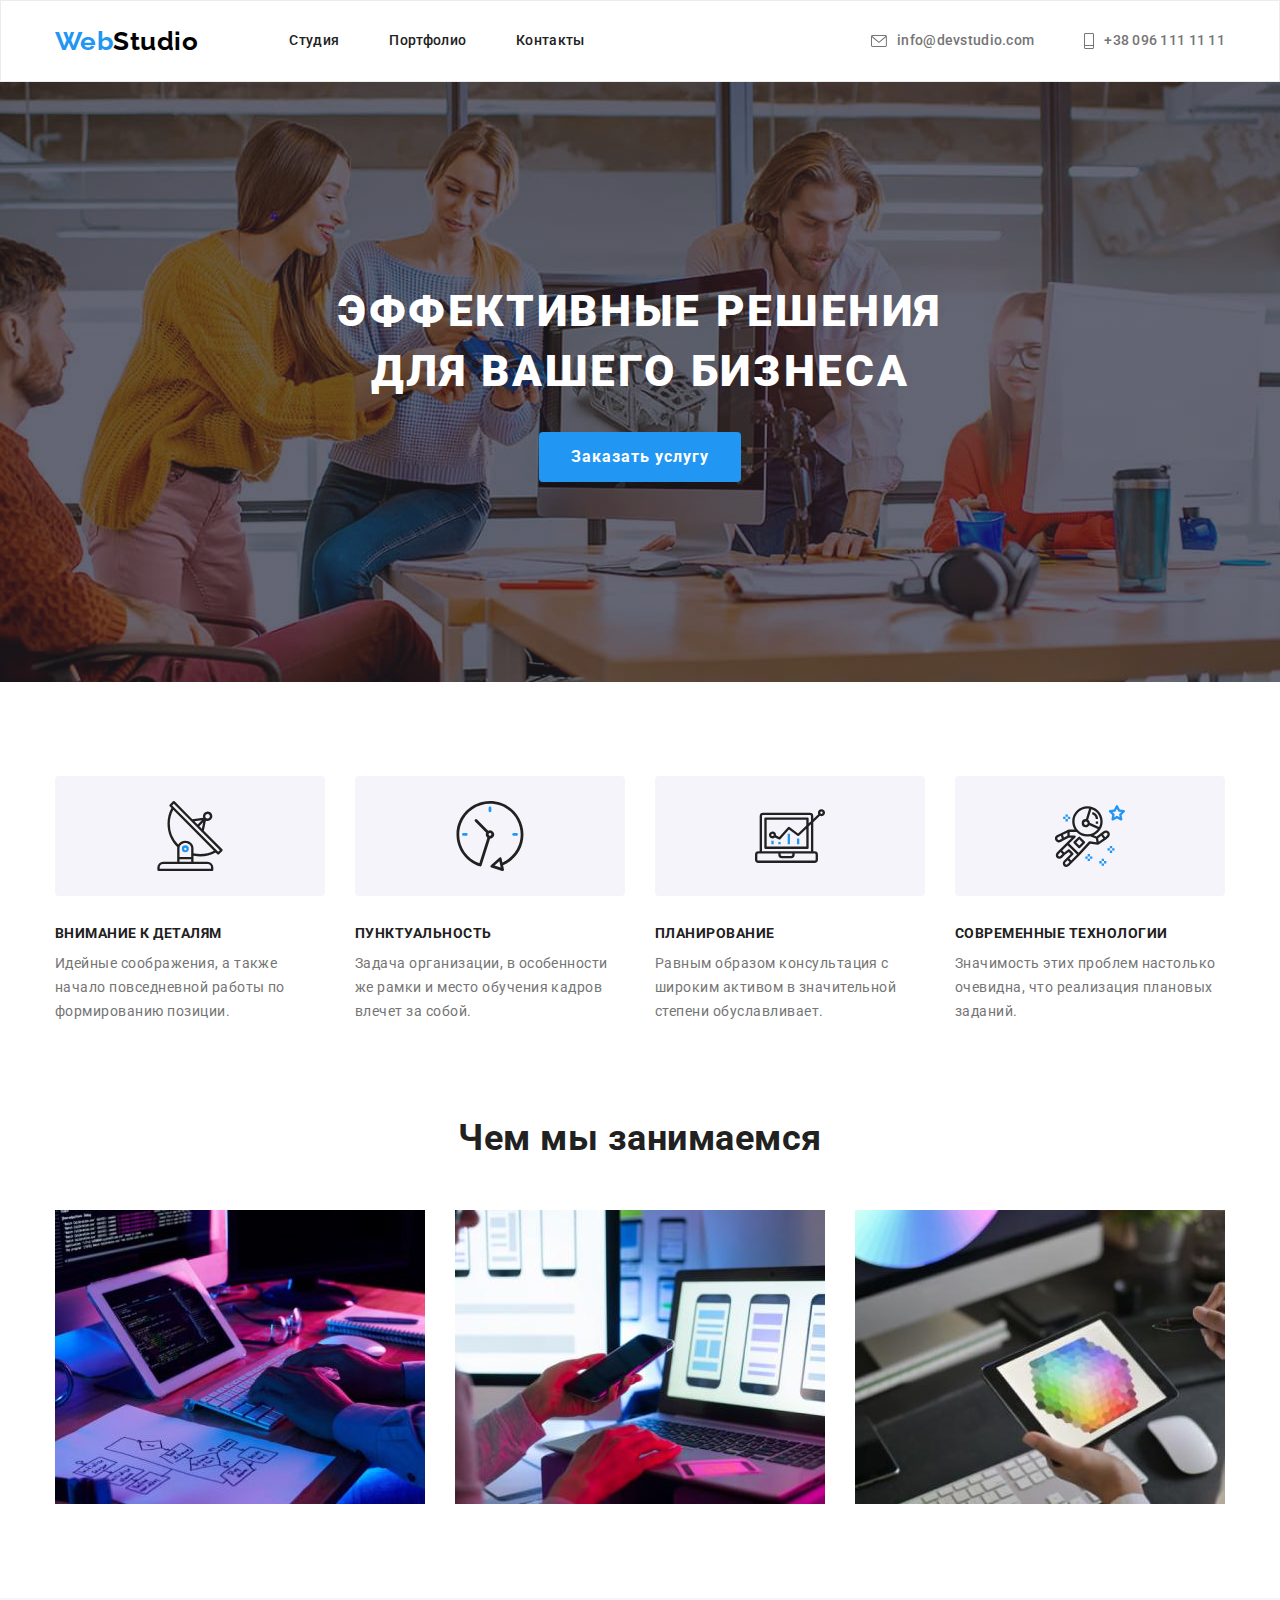
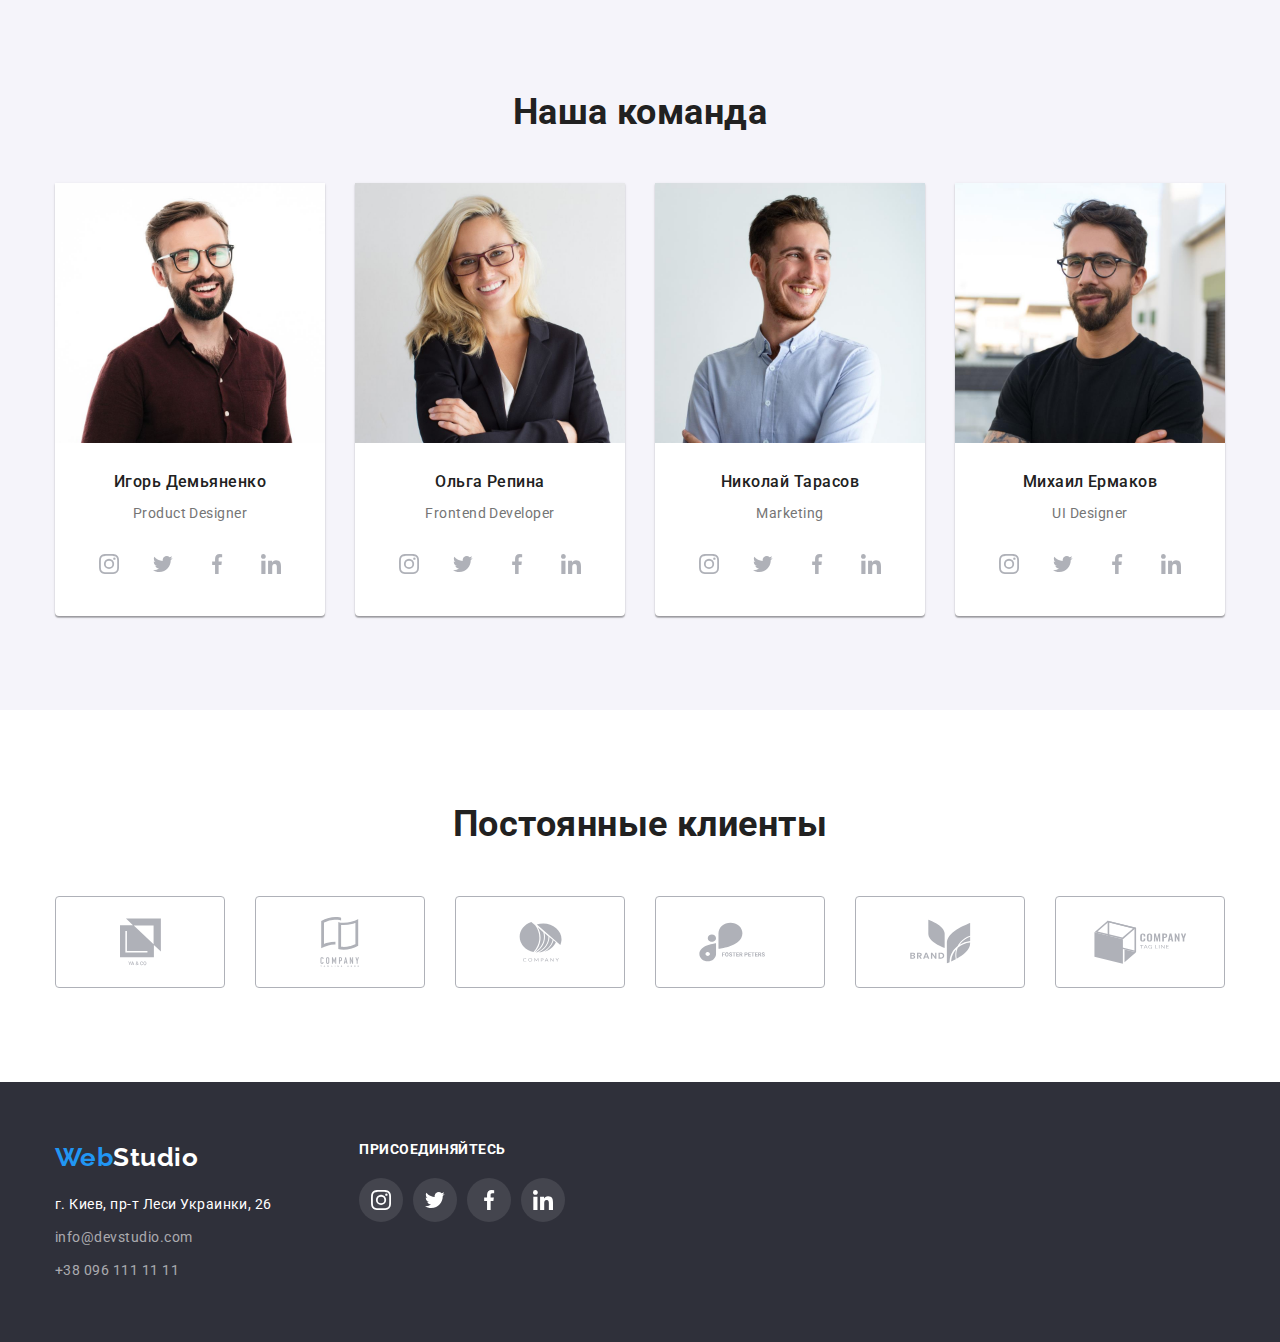
==== index.html @ 2fe6fe81 "added files" ====
<!DOCTYPE html>
<html lang="ru">
  <head>
    <meta charset="UTF-8" />
    <meta http-equiv="X-UA-Compatible" content="IE=edge" />
    <meta name="viewport" content="width=device-width, initial-scale=1.0" />
    <title>WebStudio</title>
    <link rel="preconnect" href="https://fonts.gstatic.com" />
    <link
      href="https://fonts.googleapis.com/css2?family=Raleway:wght@700&family=Roboto:wght@400;500;700;900&display=swap"
      rel="stylesheet"
    />
    <link
      rel="stylesheet"
      href="https://cdnjs.cloudflare.com/ajax/libs/modern-normalize/1.0.0/modern-normalize.min.css"
    />
    <link rel="stylesheet" href="./css/webstudio.css" />
  </head>
  <body>
    <header class="top">
      <div class="container main-nav">
        <a href="" class="logo"><span class="accent-logo">Web</span>Studio</a>
        <nav class="first-nav">
          <ul class="list nav">
            <li class="item"><a href="" class="nav-link">Студия</a></li>
            <li class="item">
              <a href="./portfolio.html" class="nav-link">Портфолио</a>
            </li>
            <li class="item"><a href="" class="nav-link">Контакты</a></li>
          </ul>
        </nav>
        <ul class="list contacts">
          <li class="item">
            <a href="mailto:info@devstudio.com" class="contacts-link icon-mail"
              ><svg class="icon-envelope">
                <use href="./images/icons.svg#icon-envelope"></use></svg>info@devstudio.com</a>
          </li>
          <li class="item">
            <a href="tel:+380961111111" class="contacts-link icon-phone"
              ><svg class="icon-tel">
                <use href="./images/icons.svg#icon-tel"></use></svg>+38 096 111 11 11</a>
          </li>
        </ul>
      </div>
    </header>
    <main>
      <section class="hero">
        <div class="overlay">
          <h1 class="hero-title">Эффективные решения для вашего бизнеса</h1>
          <button type="button" class="hero-button">Заказать услугу</button>
        </div>
      </section>
      <!--Content-section-->
      <section class="section-text">
        <!--possible h2-->
        <div class="container">
          <ul class="list describe">
            <li class="describe-item">
              <div class="thumb">
                <svg class="icon-item">
                  <use href="./images/icons.svg#icon-satelite"></use>
                </svg>
              </div>
              <h3 class="list-title">Внимание к деталям</h3>
              <p class="list-text">
                Идейные соображения, а также начало повседневной работы по
                формированию позиции.
              </p>
            </li>
            <li class="describe-item icon-clock">
              <div class="thumb">
                <svg class="icon-item">
                  <use href="./images/icons.svg#icon-clock"></use>
                </svg>
              </div>
              <h3 class="list-title">Пунктуальность</h3>
              <p class="list-text">
                Задача организации, в особенности же рамки и место обучения
                кадров влечет за собой.
              </p>
            </li>
            <li class="describe-item icon-computer">
              <div class="thumb">
                <svg class="icon-item">
                  <use href="./images/icons.svg#icon-diagram"></use>
                </svg>
              </div>
              <h3 class="list-title">Планирование</h3>
              <p class="list-text">
                Равным образом консультация с широким активом в значительной
                степени обуславливает.
              </p>
            </li>
            <li class="describe-item icon-spaceman">
              <div class="thumb">
                <svg class="icon-item">
                  <use href="./images/icons.svg#icon-astronaut"></use>
                </svg>
              </div>
              <h3 class="list-title">Современные технологии</h3>
              <p class="list-text">
                Значимость этих проблем настолько очевидна, что реализация
                плановых заданий.
              </p>
            </li>
          </ul>
        </div>
      </section>
      <!--About me Section-->
      <section class="section-text no-padding">
        <div class="container">
          <h2 class="subtitle">Чем мы занимаемся</h2>
          <ul class="list about">
            <li class="about-item">
              <img
                class="about-image"
                src="./images/about-me/img.jpg"
                width="370"
                alt="Workspace"
              />
            </li>
            <li class="about-item">
              <img
                class="about-image"
                src="./images/about-me/img-2.jpg"
                width="370"
                alt="Developing"
              />
            </li>
            <li class="about-item">
              <img
                class="about-image"
                src="./images/about-me/img-3.jpg"
                width="370"
                alt="Testing"
              />
            </li>
          </ul>
        </div>
      </section>
      <!--Our team section-->
      <section class="section-text team">
        <div class="container">
          <h2 class="subtitle">Наша команда</h2>
          <ul class="list card">
            <li class="card-item">
              <img src="./images/our-team/img.jpg" width="270" alt="Designer" />
              <div class="team-card">
                <h3 class="list-title name">Игорь Демьяненко</h3>
                <p class="profession">Product Designer</p>
                <ul class="socialnet">
                  <li class="socialnet-item">
                    <a
                      href=""
                      class="social-link"
                      target="_blank"
                      rel="noopener noreferrer"
                      aria-label="Instgram"
                    >
                      <svg class="icon">
                        <use href="./images/icons.svg#icon-inst"></use>
                      </svg>
                    </a>
                  </li>
                  <li class="socialnet-item">
                    <a
                      href=""
                      class="social-link"
                      target="_blank"
                      rel="noopener noreferrer" aria-label="Twitter"
                    >
                      <svg class="icon">
                        <use href="./images/icons.svg#icon-twit"></use>
                      </svg>
                    </a>
                  </li>
                  <li class="socialnet-item">
                    <a
                      href=""
                      class="social-link"
                      target="_blank"
                      rel="noopener noreferrer" aria-label="Facebook"
                    >
                      <svg class="icon">
                        <use href="./images/icons.svg#icon-fb"></use>
                      </svg>
                    </a>
                  </li>
                  <li class="socialnet-item">
                    <a
                      href=""
                      class="social-link"
                      target="_blank"
                      rel="noopener noreferrer" aria-label="Linkedin"
                    >
                      <svg class="icon">
                        <use href="./images/icons.svg#icon-linkedin"></use>
                      </svg>
                    </a>
                  </li>
                </ul>
              </div>
            </li>
            <li class="card-item">
              <img
                src="./images/our-team/img-1.jpg"
                width="270"
                alt="Fe developer"
              />
              <div class="team-card">
                <h3 class="list-title name">Ольга Репина</h3>
                <p class="profession">Frontend Developer</p>
                <ul class="socialnet">
                  <li class="socialnet-item">
                    <a
                      href=""
                      class="social-link"
                      target="_blank"
                      rel="noopener noreferrer"
                    >
                      <svg class="icon">
                        <use href="./images/icons.svg#icon-inst"></use>
                      </svg>
                    </a>
                  </li>
                  <li class="socialnet-item">
                    <a
                      href=""
                      class="social-link"
                      target="_blank"
                      rel="noopener noreferrer"
                    >
                      <svg class="icon">
                        <use href="./images/icons.svg#icon-twit"></use>
                      </svg>
                    </a>
                  </li>
                  <li class="socialnet-item">
                    <a
                      href=""
                      class="social-link"
                      target="_blank"
                      rel="noopener noreferrer"
                    >
                      <svg class="icon">
                        <use href="./images/icons.svg#icon-fb"></use>
                      </svg>
                    </a>
                  </li>
                  <li class="socialnet-item">
                    <a
                      href=""
                      class="social-link"
                      target="_blank"
                      rel="noopener noreferrer"
                    >
                      <svg class="icon">
                        <use href="./images/icons.svg#icon-linkedin"></use>
                      </svg>
                    </a>
                  </li>
                </ul>
              </div>
            </li>
            <li class="card-item">
              <img
                src="./images/our-team/img-2.jpg"
                width="270"
                alt="Marketing"
              />
              <div class="team-card">
                <h3 class="list-title name">Николай Тарасов</h3>
                <p class="profession">Marketing</p>
                <ul class="socialnet">
                  <li class="socialnet-item">
                    <a
                      href=""
                      class="social-link"
                      target="_blank"
                      rel="noopener noreferrer"
                    >
                      <svg class="icon">
                        <use href="./images/icons.svg#icon-inst"></use>
                      </svg>
                    </a>
                  </li>
                  <li class="socialnet-item">
                    <a
                      href=""
                      class="social-link"
                      target="_blank"
                      rel="noopener noreferrer"
                    >
                      <svg class="icon">
                        <use href="./images/icons.svg#icon-twit"></use>
                      </svg>
                    </a>
                  </li>
                  <li class="socialnet-item">
                    <a
                      href=""
                      class="social-link"
                      target="_blank"
                      rel="noopener noreferrer"
                    >
                      <svg class="icon">
                        <use href="./images/icons.svg#icon-fb"></use>
                      </svg>
                    </a>
                  </li>
                  <li class="socialnet-item">
                    <a
                      href=""
                      class="social-link"
                      target="_blank"
                      rel="noopener noreferrer"
                    >
                      <svg class="icon">
                        <use href="./images/icons.svg#icon-linkedin"></use>
                      </svg>
                    </a>
                  </li>
                </ul>
              </div>
            </li>
            <li class="card-item">
              <img
                src="./images/our-team/img-3.jpg"
                width="270"
                alt="UI deisgner"
              />
              <div class="team-card">
                <h3 class="list-title name">Михаил Ермаков</h3>
                <p class="profession">UI Designer</p>
                <ul class="socialnet">
                  <li class="socialnet-item">
                    <a
                      href=""
                      class="social-link"
                      target="_blank"
                      rel="noopener noreferrer"
                    >
                      <svg class="icon">
                        <use href="./images/icons.svg#icon-inst"></use>
                      </svg>
                    </a>
                  </li>
                  <li class="socialnet-item">
                    <a
                      href=""
                      class="social-link"
                      target="_blank"
                      rel="noopener noreferrer"
                    >
                      <svg class="icon">
                        <use href="./images/icons.svg#icon-twit"></use>
                      </svg>
                    </a>
                  </li>
                  <li class="socialnet-item">
                    <a
                      href=""
                      class="social-link"
                      target="_blank"
                      rel="noopener noreferrer"
                    >
                      <svg class="icon">
                        <use href="./images/icons.svg#icon-fb"></use>
                      </svg>
                    </a>
                  </li>
                  <li class="socialnet-item">
                    <a
                      href=""
                      class="social-link"
                      target="_blank"
                      rel="noopener noreferrer"
                    >
                      <svg class="icon">
                        <use href="./images/icons.svg#icon-linkedin"></use>
                      </svg>
                    </a>
                  </li>
                </ul>
              </div>
            </li>
          </ul>
        </div>
      </section>
      <section class="section-text">
        <div class="container">
          <h2 class="subtitle">Постоянные клиенты</h2>
          <ul class="clients">
            <li class="clients-item">
              <a
                href=""
                class="clients-link"
                target="_blank"
                rel="noopener noreferrer"
              >
                <svg class="logo-company client-first">
                  <use href="./images/icons.svg#icon-logo1"></use>
                </svg>
              </a>
            </li>
            <li class="clients-item">
              <a
                href=""
                class="clients-link"
                target="_blank"
                rel="noopener noreferrer"
              >
                <svg class="logo-company client-second">
                  <use href="./images/icons.svg#icon-logo2"></use>
                </svg>
              </a>
            </li>
            <li class="clients-item">
              <a
                href=""
                class="clients-link"
                target="_blank"
                rel="noopener noreferrer"
              >
                <svg class="logo-company client-third">
                  <use href="./images/icons.svg#icon-logo3"></use>
                </svg>
              </a>
            </li>
            <li class="clients-item">
              <a
                href=""
                class="clients-link"
                target="_blank"
                rel="noopener noreferrer"
              >
                <svg class="logo-company client-fourth">
                  <use href="./images/icons.svg#icon-logo4"></use>
                </svg>
              </a>
            </li>
            <li class="clients-item">
              <a
                href=""
                class="clients-link"
                target="_blank"
                rel="noopener noreferrer"
              >
                <svg class="logo-company client-fifth">
                  <use href="./images/icons.svg#icon-logo5"></use>
                </svg>
              </a>
            </li>
            <li class="clients-item">
              <a
                href=""
                class="clients-link"
                target="_blank"
                rel="noopener noreferrer"
              >
                <svg class="logo-company client-sixth">
                  <use href="./images/icons.svg#icon-logo6"></use>
                </svg>
              </a>
            </li>
          </ul>
        </div>
      </section>
    </main>
    <footer class="bottom">
      <div class="container basement">
        <div>
          <a href="" class="logo secondary"
            ><span class="accent-logo">Web</span>Studio</a
          >
          <address class="address">г. Киев, пр-т Леси Украинки, 26</address>
          <ul class="list-footer">
            <li class="list-item">
              <a href="mailto:info@devstudio.com">info@devstudio.com</a>
            </li>
            <li class="list-item">
              <a href="tel:+380961111111">+38 096 111 11 11</a>
            </li>
          </ul>
        </div>
        <div class="footer-box">
          <h2 class="footer-title">присоединяйтесь</h2>
          <ul class="box-list">
            <li class="box-item">
              <a
                href=""
                class="footer-link"
                target="_blank"
                rel="noopener noreferrer" aria-label="Instgram"
              >
                <svg class="icon">
                  <use href="./images/icons.svg#icon-inst"></use>
                </svg>
              </a>
            </li>
            <li class="box-item">
              <a
                href=""
                class="footer-link"
                target="_blank"
                rel="noopener noreferrer" aria-label="Twitter"
              >
                <svg class="icon">
                  <use href="./images/icons.svg#icon-twit"></use>
                </svg>
              </a>
            </li>
            <li class="box-item">
              <a
                href=""
                class="footer-link"
                target="_blank"
                rel="noopener noreferrer" aria-label="Facebook"
              >
                <svg class="icon">
                  <use href="./images/icons.svg#icon-fb"></use>
                </svg>
              </a>
            </li>
            <li class="box-item">
              <a
                href=""
                class="footer-link"
                target="_blank"
                rel="noopener noreferrer" aria-label="Linkedin"
              >
                <svg class="icon">
                  <use href="./images/icons.svg#icon-linkedin"></use>
                </svg>
              </a>
            </li>
          </ul>
        </div>
      </div>
    </footer>
  </body>
</html>
---- css/webstudio.css ----
html {
  box-sizing: border-box;
}
*,
*::before,
*::after {
  box-sizing: inherit;
}
:root {
  --main-text-color: #212121;
  --text-color: #757575;
  --accent-color: #2196f3;
  --background-color: #f5f4fa;
  --footer-color: #2f303a;
  --footer-contacts: rgba(255, 255, 255, 0.6);
  --main-title: #ffff;
  --icon-color: #afb1b8;
}
body {
  margin: 0;
  color: var(--main-text-color);
  font-family: Roboto, sans-serif;
  letter-spacing: 0.03em;
}
ul {
  list-style: none;
}
a {
  text-decoration: none;
}
.container {
  margin-left: auto;
  margin-right: auto;
  width: 1200px;
  padding-left: 15px;
  padding-right: 15px;
}
.list {
  margin: 0px;
  padding: 0px;
}
/* HEADER */
.top {
  border: 1px solid #ececec;
}

.main-nav {
  display: flex;
  align-items: center;
}

.nav {
  display: flex;
  letter-spacing: 0.02em;
}

.item + .item {
  margin-left: 50px;
}

.logo {
  margin-right: 91px;
  font-family: Raleway, sans-serif;
  color: black;
  font-weight: 700;
  font-size: 26px;
  line-height: 1.19;
}
.accent-logo {
  color: var(--accent-color);
}

.nav-link {
  display: block;
  padding-top: 32px;
  padding-bottom: 32px;
  color: inherit;
  font-weight: 500;
  font-size: 14px;
  line-height: 1.14;
}
.nav-link:hover,
.nav-link:focus {
  color: var(--accent-color);
}
.contacts {
  display: flex;
  margin-left: auto;
}

.contacts-link {
  display: flex;
  align-items: center;
  padding-top: 32px;
  padding-bottom: 32px;
  color: var(--text-color);
  font-weight: 500;
  font-size: 14px;
  line-height: 1.14;
  letter-spacing: 0.02em;
}

.icon-envelope {
  width: 16px;
  height: 12px;
  margin-right: 10px;
  align-self: center;
  fill: currentColor;
}
.icon-tel {
  width: 10px;
  height: 16px;
  margin-right: 10px;
  fill: currentColor;
}
.contacts-link:hover,
.contacts-link:focus {
  color: var(--accent-color);
}
/* HERO SECTION */
.hero {
  text-align: center;
}
.overlay {
  padding-top: 200px;
  padding-bottom: 200px;
  height: 600px;
  max-width: 1600px;
  margin-left: auto;
  margin-right: auto;
  background-color: var(--text-color);
  background-image: linear-gradient(
      to right,
      rgba(47, 48, 58, 0.4),
      rgba(47, 48, 58, 0.4)
    ),
    url(../images/webstudio/hero.jpg);
  background-repeat: no-repeat;
  background-position: center;
  background-size: cover;
}
.hero-title {
  margin-top: 0px;
  margin-left: auto;
  margin-right: auto;
  margin-bottom: 30px;
  width: 696px;
  color: var(--main-title);
  font-weight: 900;
  font-size: 44px;
  line-height: 1.36;
  letter-spacing: 0.06em;
  text-transform: uppercase;
}
.hero-button {
  display: inline-block;
  padding: 10px 32px;
  border-radius: 4px;
  border: 1px transparent;
  font-family: inherit;
  color: var(--main-title);
  background-color: var(--accent-color);
  cursor: pointer;

  font-weight: 700;
  font-size: 16px;
  line-height: 1.87;
  letter-spacing: 0.06em;
}
/* DESCRIPTION SECTION */
.section-text {
  padding-top: 94px;
  padding-bottom: 94px;
}
.describe {
  display: flex;
  justify-content: center;
}

.describe-item + .describe-item {
  margin-left: 30px;
}
.thumb {
  display: flex;
  align-items: center;
  justify-content: center;
  border-radius: 4px;
  height: 120px;
  width: 270px;
  background-color: var(--background-color);
  margin-bottom: 30px;
}
.icon-item {
  height: 70px;
  width: 70px;
}
.list-title {
  margin-top: 0px;
  margin-bottom: 10px;
  font-weight: 700;
  font-size: 14px;
  line-height: 1.14;
  text-transform: uppercase;
}
.list-text {
  margin-top: 0px;
  margin-bottom: 0px;
  color: var(--text-color);
  font-size: 14px;
  line-height: 1.71;
}
/* ABOUT ME SECTION */
.no-padding {
  padding-top: 0px;
}
.subtitle {
  margin-top: 0px;
  margin-bottom: 50px;
  font-size: 36px;
  line-height: 1.16;
  text-align: center;
}
.about {
  display: flex;
}
.about-item + .about-item {
  margin-left: 30px;
}
.about-image {
  display: block;
}
/* OUR TEAM SECTION */
.team {
  background-color: var(--background-color);
}
.card {
  display: flex;
}
.card-item {
  text-align: center;
  box-shadow: 0px 1px 3px rgba(0, 0, 0, 0.12), 0px 1px 1px rgba(0, 0, 0, 0.14),
    0px 2px 1px rgba(0, 0, 0, 0.2);
  border-radius: 0px 0px 4px 4px;
  background-color: var(--main-title);
}
.card-item img {
  display: block;
}
.card-item + .card-item {
  margin-left: 30px;
}
.team-card {
  padding-top: 30px;
  padding-bottom: 30px;
}
.name {
  margin-bottom: 10px;
  font-weight: 500;
  font-size: 16px;
  line-height: 1.18;
  text-transform: none;
}

.profession {
  margin-top: 0px;
  margin-bottom: 16px;
  color: var(--text-color);
  font-size: 14px;
  line-height: 1.71;
}
.socialnet {
  display: flex;
  padding-left: 0px;
  justify-content: center;
}

.socialnet-item + .socialnet-item {
  margin-left: 10px;
}
.social-link {
  display: inline-flex;
  justify-content: center;
  align-items: center;
  width: 44px;
  height: 44px;
  margin-left: 0px;

  border-radius: 50px;
  color: var(--icon-color);
}
.icon {
  width: 20px;
  height: 20px;
  fill: currentColor;
}
.social-link:hover,
.social-link:focus {
  color: #ffff;
  background-color: var(--accent-color);
}

/* CLIENTS */
.clients {
  display: flex;
  justify-content: center;
  margin-top: 0px;
  margin-bottom: 0px;
  padding-left: 0px;
}

.clients-item + .clients-item {
  margin-left: 30px;
}
.clients-item .clients-link {
  display: flex;
  justify-content: center;
  align-items: center;
  width: 170px;
  height: 92px;
  border: 1px solid #afb1b8;
  border-radius: 4px;
  color: var(--icon-color);
}
.clients-link:hover,
.clients-link:focus {
  color: var(--accent-color);
}

.logo-company {
  fill: currentColor;
}
.client-first {
  width: 41px;
  height: 100px;
}
.client-second {
  width: 40px;
  height: 50px;
}
.client-third {
  width: 43px;
  height: 41px;
}
.client-fourth {
  width: 84px;
  height: 40px;
}
.client-fifth {
  width: 65px;
  height: 45px;
}
.client-sixth {
  width: 93px;
  height: 44px;
}
/* FOOTER */
.bottom {
  background-color: var(--footer-color);
  padding-top: 60px;
  padding-bottom: 60px;
}
.basement {
  display: flex;
}

.secondary {
  display: inline-block;
  margin-bottom: 20px;
}

.bottom .logo {
  color: var(--main-title);
  font-family: Raleway, sans-serif;
  font-weight: 700;
  font-size: 26px;
  line-height: 1.19;
}

.address {
  color: var(--main-title);
  margin-bottom: 9px;
  font-size: 14px;
  font-style: normal;
  line-height: 1.7;
}
.list-footer {
  margin: 0px;

  padding-left: 0px;
}
.list-footer a {
  color: var(--footer-contacts);
  font-size: 14px;
  line-height: 1.71;
}
.list-item:first-child {
  display: inline-block;
  margin-bottom: 9px;
}
.footer-box {
  margin-left: 70px;
}

.footer-title {
  margin-top: 0px;
  margin-bottom: 20px;
  text-transform: uppercase;
  color: #ffff;
  font-size: 14px;
  line-height: 1.14;
}
.box-list {
  display: flex;
  padding: 0px;
  margin-top: 0px;
  margin-bottom: 0px;
}
.box-item + .box-item {
  margin-left: 10px;
}

.footer-link {
  display: flex;
  align-items: center;
  justify-content: center;
  cursor: pointer;
  width: 44px;
  height: 44px;
  background-color: rgba(255, 255, 255, 0.1);
  color: #ffff;
  border-radius: 50px;
}
.footer-link:hover,
.footer-link:focus {
  color: #ffff;
  background-color: var(--accent-color);
}

/* PORTFOLIO */
.prime-section {
  padding-top: 94px;
  padding-bottom: 94px;
}
.examples {
  display: flex;
  justify-content: center;
  margin-bottom: 50px;
}
.examples .button {
  font-family: inherit;
  font-weight: 500;
  font-size: 16px;
  line-height: 1.6;
  color: var(--main-text-color);
  background-color: var(--background-color);
}
.button {
  padding: 6px 22px;
  border: 1px transparent;
  border-radius: 4px;
}
.button-item + .button-item {
  margin-left: 8px;
}

.button:hover,
.button:focus {
  background-color: var(--accent-color);
  color: #ffff;
  cursor: pointer;
}
.portfolio {
  display: flex;
  flex-wrap: wrap;
}
.portfolio a {
  color: var(--main-text-color);
}
.portfolio-item {
  margin-right: 30px;
  margin-bottom: 30px;
  width: calc((100% - 60px) / 3);

  border-bottom: 1px solid #eeeeee;
}
.portfolio-item:hover,
.portfolio-item:focus {
  box-shadow: 0px 1px 1px rgba(0, 0, 0, 0.12), 0px 4px 4px rgba(0, 0, 0, 0.06),
    1px 4px 6px rgba(0, 0, 0, 0.16);
}
.portfolio-card {
  padding-top: 20px;
  padding-left: 24px;
  padding-right: 24px;
  padding-bottom: 20px;
  border-bottom: 1px solid #eeeeee;
  border-right: 1px solid #eeeeee;
  border-left: 1px solid #eeeeee;
}
.portfolio-item:nth-child(3n) {
  margin-right: 0px;
}
.portfolio-item:nth-last-child(-n + 3) {
  margin-bottom: 0px;
}
.portfolio-image {
  display: block;
}
.titles {
  margin-top: 0px;
  margin-bottom: 4px;
  font-size: 18px;
  line-height: 2;
  letter-spacing: 0.06em;
}
.description {
  margin-top: 0px;
  margin-bottom: 0px;
  color: var(--text-color);
  font-size: 16px;
  line-height: 1.8;
}
/* FOOTER */
.second {
  display: block;
  margin-right: 0px;
  margin-bottom: 20px;
}
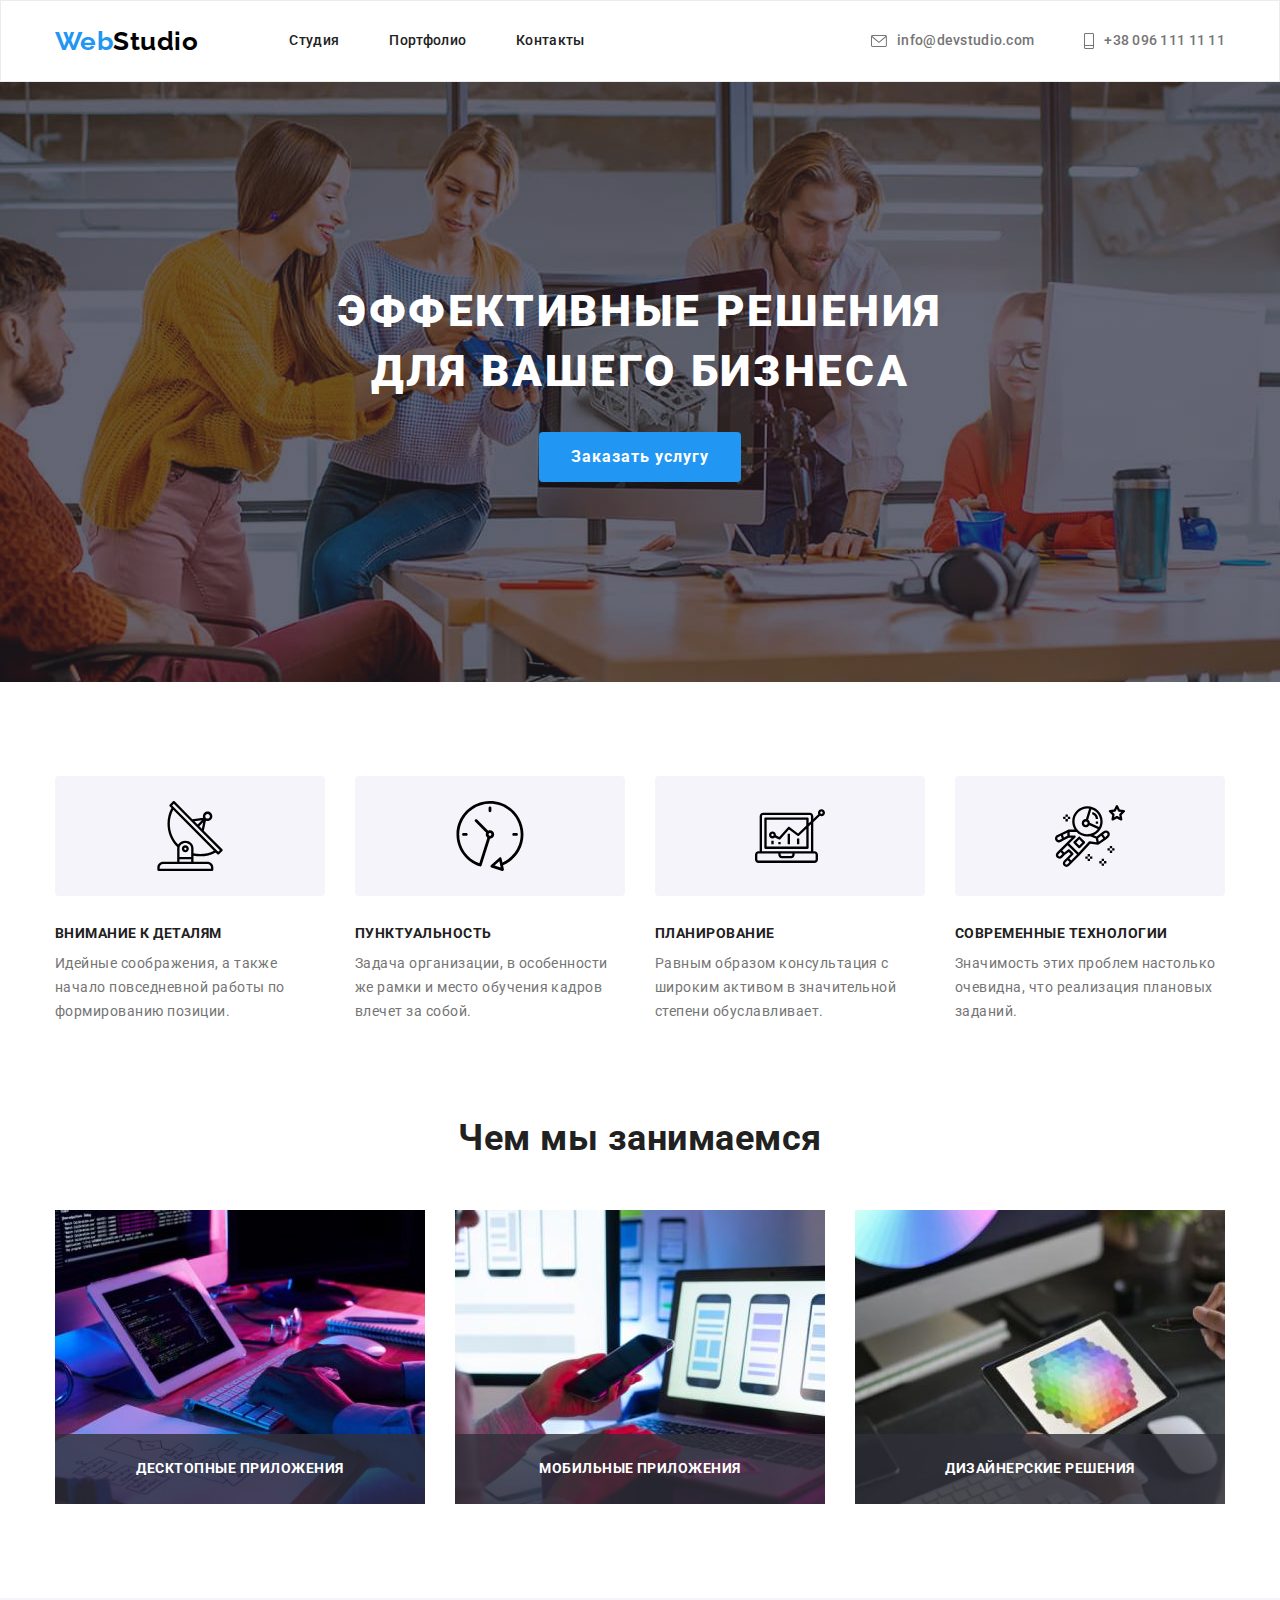
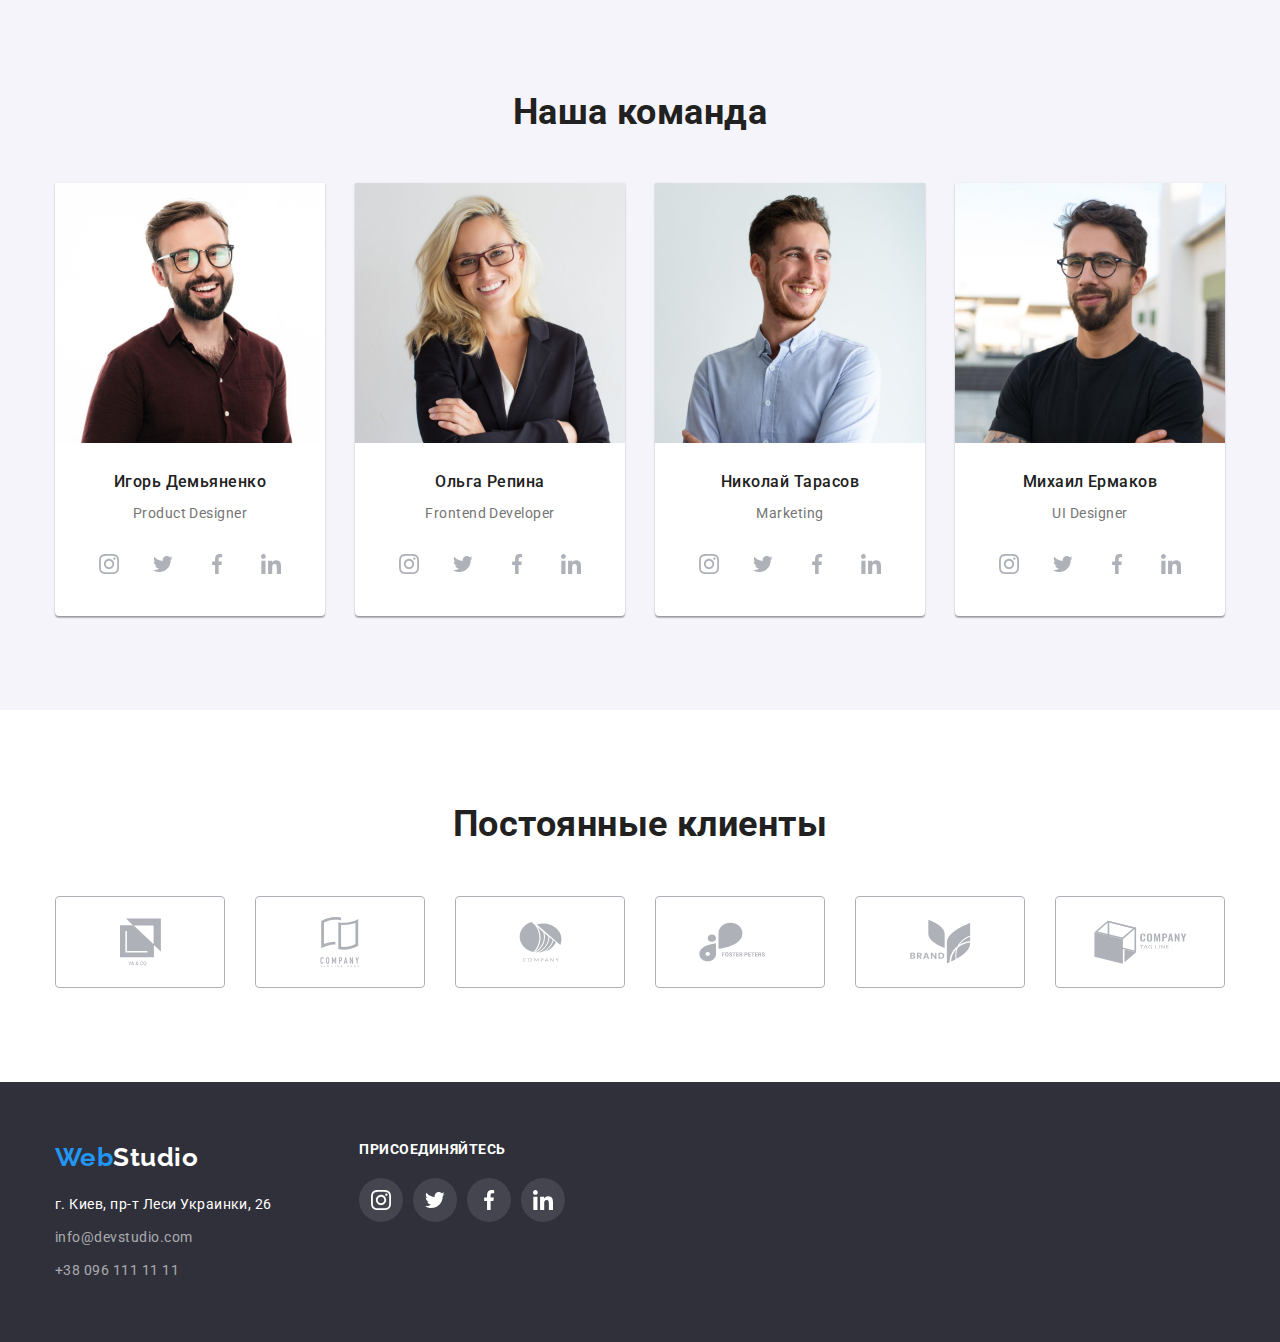
==== commit c48e8c62: "modal windoq" ====
--- a/index.html
+++ b/index.html
@@ -47,7 +47,7 @@
       <section class="hero">
         <div class="overlay">
           <h1 class="hero-title">Эффективные решения для вашего бизнеса</h1>
-          <button type="button" class="hero-button">Заказать услугу</button>
+          <button type="button" class="hero-button" data-modal-open>Заказать услугу</button>
         </div>
       </section>
       <!--Content-section-->
@@ -110,6 +110,7 @@
       <section class="section-text no-padding">
         <div class="container">
           <h2 class="subtitle">Чем мы занимаемся</h2>
+          <div class="about-container">
           <ul class="list about">
             <li class="about-item">
               <img
@@ -118,6 +119,9 @@
                 width="370"
                 alt="Workspace"
               />
+              <div class="sub-container">
+                <h3 class="about-title">Десктопные приложения</h3>
+              </div>
             </li>
             <li class="about-item">
               <img
@@ -126,6 +130,9 @@
                 width="370"
                 alt="Developing"
               />
+              <div class="sub-container">
+                <h3 class="about-title">Мобильные приложения</h3>
+              </div>
             </li>
             <li class="about-item">
               <img
@@ -134,8 +141,12 @@
                 width="370"
                 alt="Testing"
               />
-            </li>
-          </ul>
+              <div class="sub-container">
+                <h3 class="about-title">Дизайнерские решения</h3>
+              </div>
+            </li>
+          </ul>
+          </div>
         </div>
       </section>
       <!--Our team section-->
@@ -538,5 +549,17 @@
         </div>
       </div>
     </footer>
+    <div class="backdrop is-hidden" data-modal>
+      <div class="modal">
+        <button type="button" class="button-close" data-modal-close>
+          <svg class="close-icon">
+            <use href="./images/icons.svg#icon-close"></use>
+          </svg>
+        </button>
+      </div>
+
+    </div>
+
+    <script src="./js/modal.js"></script>
   </body>
 </html>
--- a/css/webstudio.css
+++ b/css/webstudio.css
@@ -226,8 +226,32 @@
 .about-item + .about-item {
   margin-left: 30px;
 }
+.about-item {
+  position: relative;
+}
 .about-image {
   display: block;
+}
+.about-container {
+  position: relative;
+}
+.sub-container {
+  position: absolute;
+  bottom: 0px;
+  width: 100%;
+  background-color: rgba(47, 48, 58, 0.8);
+  padding-top: 27px;
+  padding-bottom: 27px;
+}
+.about-title {
+  margin: 0px;
+  padding: 0px;
+  color: #ffff;
+  font-size: 14px;
+  font-weight: bold;
+  line-height: 1.14;
+  text-align: center;
+  text-transform: uppercase;
 }
 /* OUR TEAM SECTION */
 .team {
@@ -468,6 +492,9 @@
   background-color: var(--accent-color);
   color: #ffff;
   cursor: pointer;
+}
+.examples-container {
+  position: relative;
 }
 .portfolio {
   display: flex;
@@ -520,9 +547,64 @@
   font-size: 16px;
   line-height: 1.8;
 }
+/* .sub-card {
+  position: absolute;
+  top: 0px;
+  left: 0px;
+  width: 100%;
+  background-color: var(--accent-color);
+}
+.sub-description {
+  font-size: 18px;
+  line-height: 1.55;
+  color: #ffff;
+} */
 /* FOOTER */
 .second {
   display: block;
   margin-right: 0px;
   margin-bottom: 20px;
 }
+/* MODAL-Window */
+.backdrop {
+  position: fixed;
+  top: 0px;
+  left: 0px;
+  width: 100%;
+  height: 100%;
+  background-color: rgba(0, 0, 0, 0.2);
+}
+.modal {
+  position: absolute;
+  top: 50%;
+  left: 50%;
+  transform: translate(-50%, -50%);
+  width: 528px;
+  height: 581px;
+  padding: 8px;
+  background-color: #ffff;
+  border-radius: 4px;
+  box-shadow: 0px 1px 3px rgba(0, 0, 0, 0.12), 0px 1px 1px rgba(0, 0, 0, 0.14),
+    0px 2px 1px rgba(0, 0, 0, 0.2);
+}
+.backdrop.is-hidden {
+  opacity: 0;
+  pointer-events: none;
+}
+.button-close {
+  display: flex;
+  align-items: center;
+  justify-content: center;
+  cursor: pointer;
+  margin-left: auto;
+
+  width: 30px;
+  height: 30px;
+  border: 1px solid rgba(0, 0, 0, 0.1);
+  border-radius: 50px;
+  background-color: #ffff;
+}
+.close-icon {
+  width: 11px;
+  height: 11px;
+}
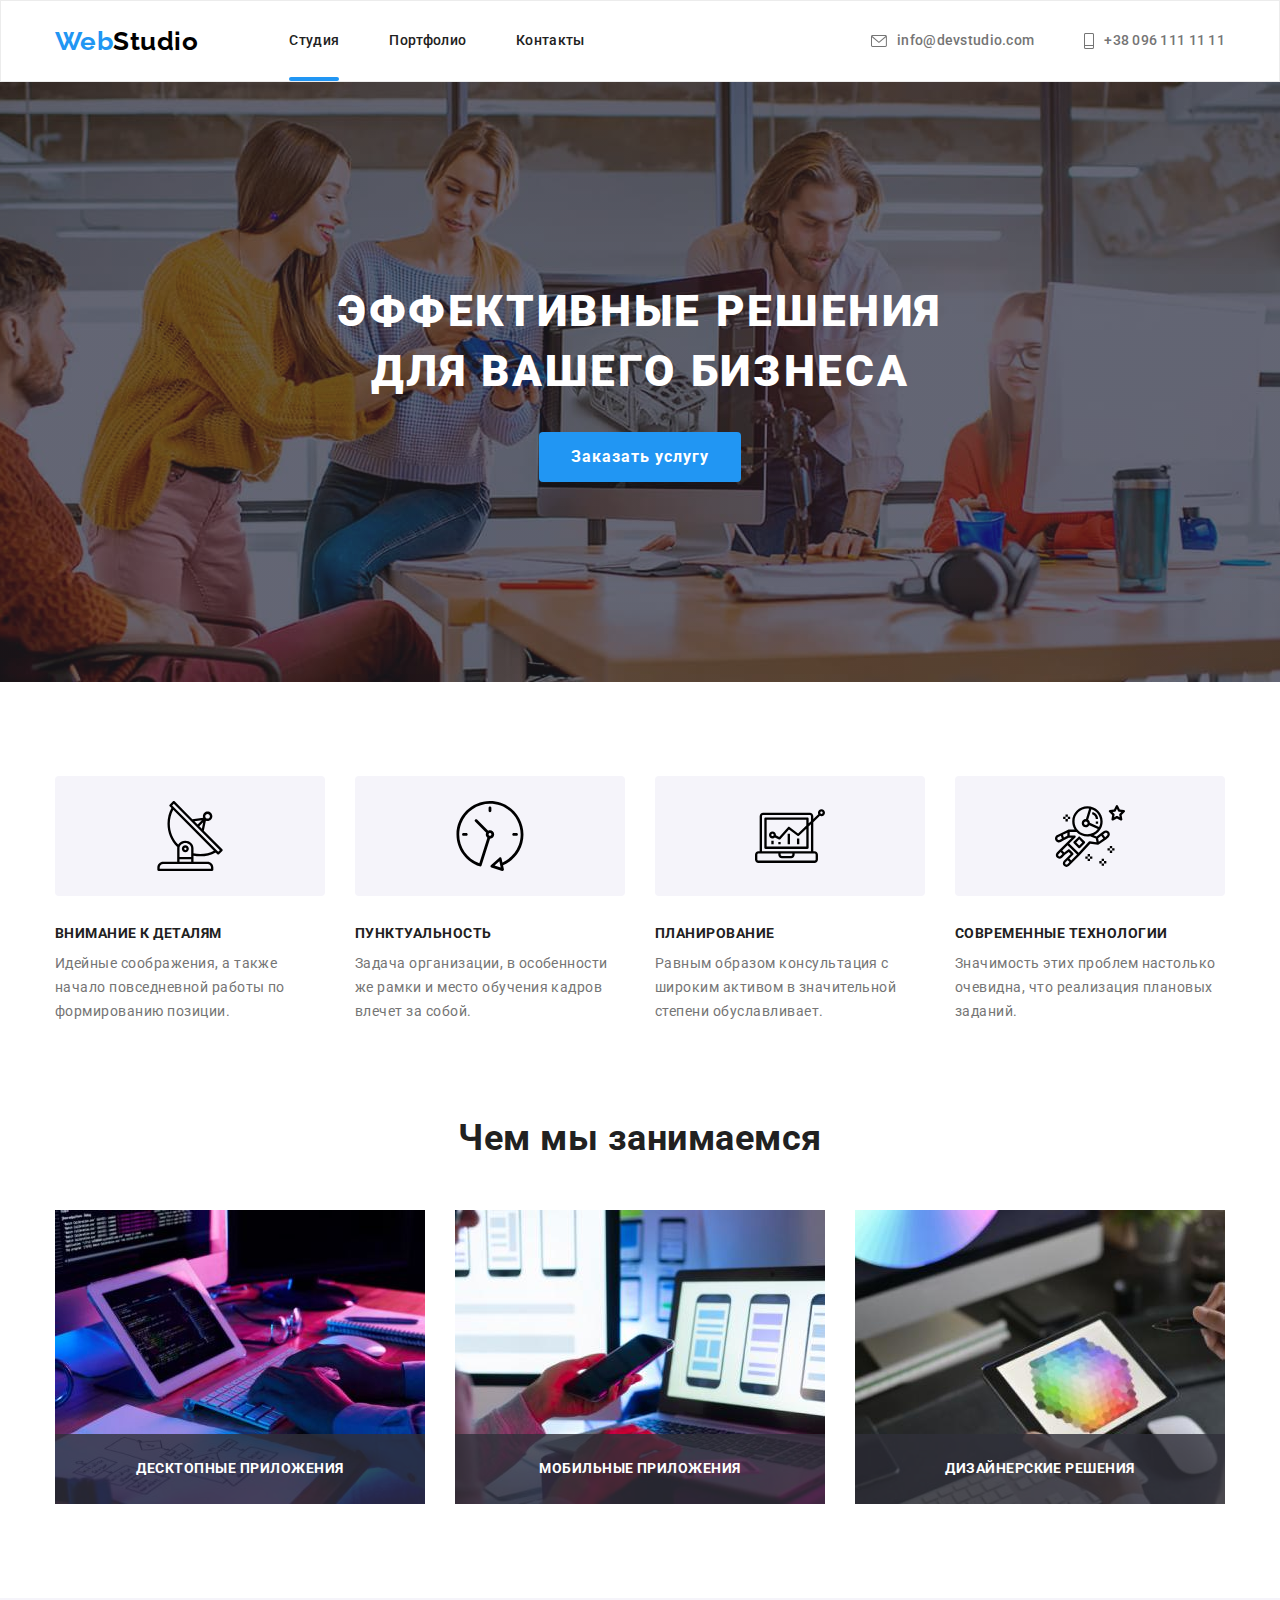
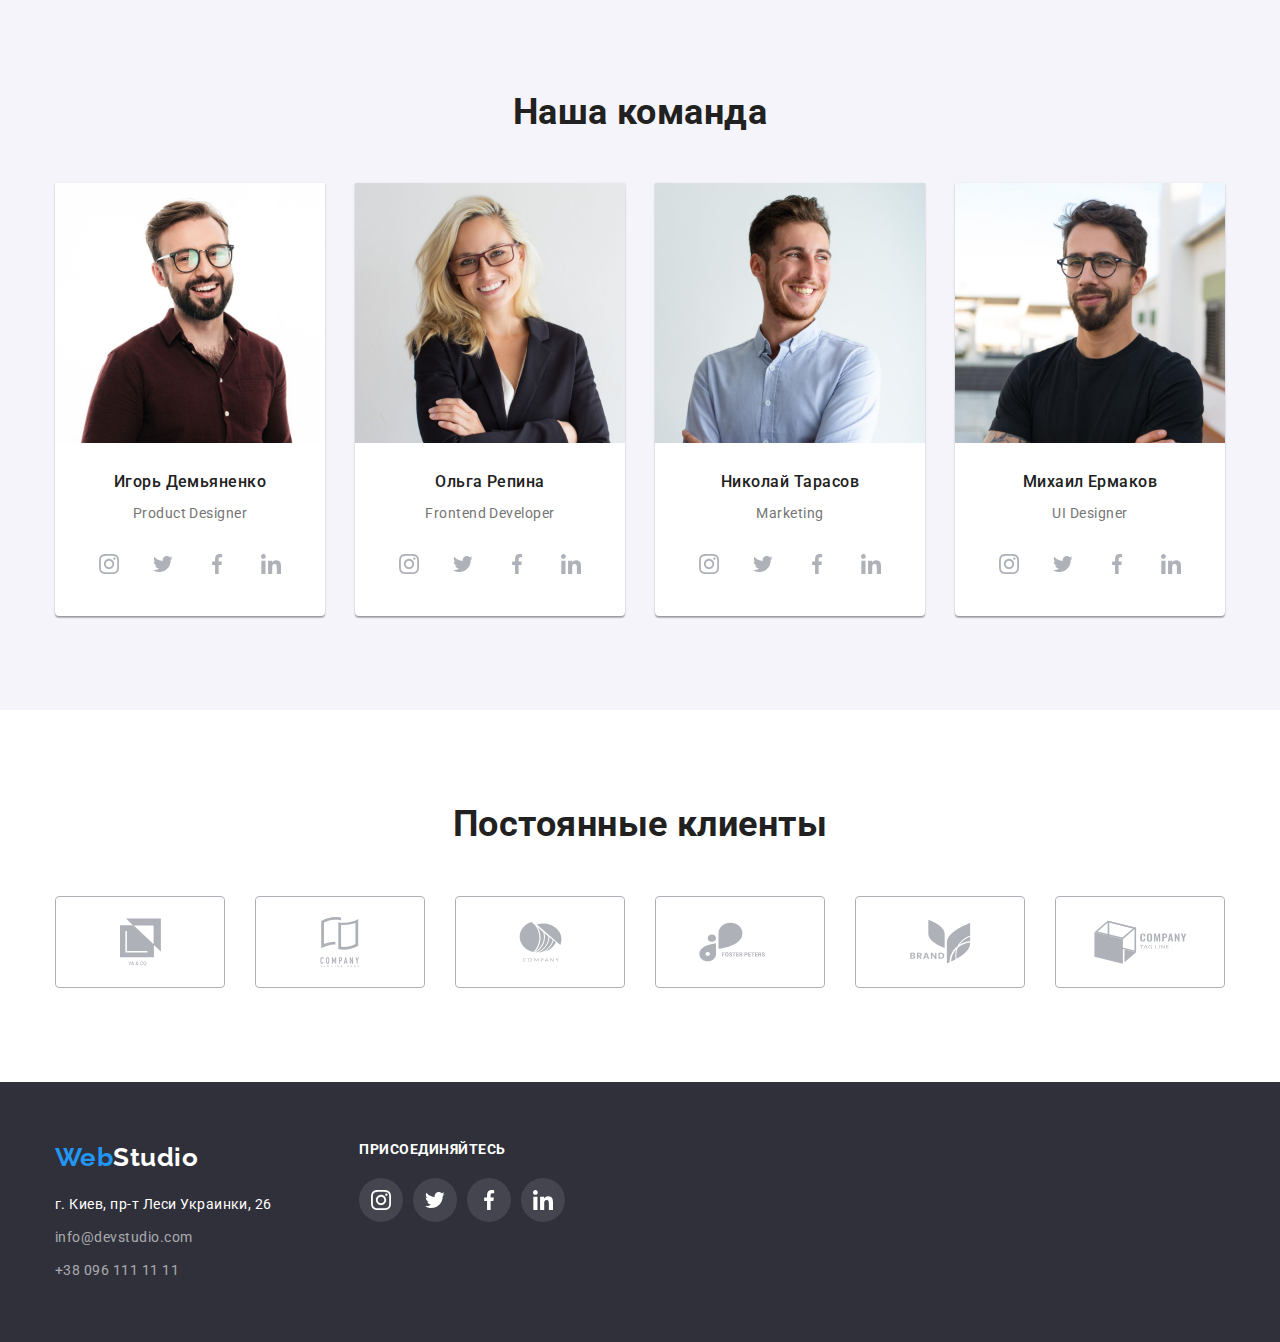
==== commit 5ccbe530: "ready hw" ====
--- a/index.html
+++ b/index.html
@@ -22,7 +22,10 @@
         <a href="" class="logo"><span class="accent-logo">Web</span>Studio</a>
         <nav class="first-nav">
           <ul class="list nav">
-            <li class="item"><a href="" class="nav-link">Студия</a></li>
+            <li class="item">
+              <a href="" class="current nav-link">Студия</a>
+            
+            </li>
             <li class="item">
               <a href="./portfolio.html" class="nav-link">Портфолио</a>
             </li>
--- a/css/webstudio.css
+++ b/css/webstudio.css
@@ -7,6 +7,7 @@
   box-sizing: inherit;
 }
 :root {
+  --timing-function: cubic-bezier(0.4, 0, 0.2, 1);
   --main-text-color: #212121;
   --text-color: #757575;
   --accent-color: #2196f3;
@@ -71,6 +72,7 @@
 }
 
 .nav-link {
+  position: relative;
   display: block;
   padding-top: 32px;
   padding-bottom: 32px;
@@ -78,7 +80,21 @@
   font-weight: 500;
   font-size: 14px;
   line-height: 1.14;
-}
+
+  transition: color 250ms cubic-bezier(0.4, 0, 0.2, 1);
+}
+.current::after {
+  position: absolute;
+  left: 0px;
+  bottom: 0px;
+  content: "";
+  display: inline-block;
+  width: 100%;
+  height: 4px;
+  border-radius: 2px;
+  background-color: var(--accent-color);
+}
+
 .nav-link:hover,
 .nav-link:focus {
   color: var(--accent-color);
@@ -98,6 +114,8 @@
   font-size: 14px;
   line-height: 1.14;
   letter-spacing: 0.02em;
+
+  transition: color 250ms cubic-bezier(0.4, 0, 0.2, 1);
 }
 
 .icon-envelope {
@@ -311,6 +329,8 @@
 
   border-radius: 50px;
   color: var(--icon-color);
+  transition: color 250ms cubic-bezier(0.4, 0, 0.2, 1),
+    background-color 250ms cubic-bezier(0.4, 0, 0.2, 1);
 }
 .icon {
   width: 20px;
@@ -344,6 +364,8 @@
   border: 1px solid #afb1b8;
   border-radius: 4px;
   color: var(--icon-color);
+
+  transition: color 250ms cubic-bezier(0.4, 0, 0.2, 1);
 }
 .clients-link:hover,
 .clients-link:focus {
@@ -453,6 +475,8 @@
   background-color: rgba(255, 255, 255, 0.1);
   color: #ffff;
   border-radius: 50px;
+
+  transition: background-color 250ms cubic-bezier(0.4, 0, 0.2, 1);
 }
 .footer-link:hover,
 .footer-link:focus {
@@ -478,15 +502,16 @@
   color: var(--main-text-color);
   background-color: var(--background-color);
 }
+.button-item + .button-item {
+  margin-left: 8px;
+}
 .button {
   padding: 6px 22px;
   border: 1px transparent;
   border-radius: 4px;
-}
-.button-item + .button-item {
-  margin-left: 8px;
-}
-
+  transition: color 250ms cubic-bezier(0.4, 0, 0.2, 1),
+    background-color 250ms cubic-bezier(0.4, 0, 0.2, 1);
+}
 .button:hover,
 .button:focus {
   background-color: var(--accent-color);
@@ -507,7 +532,7 @@
   margin-right: 30px;
   margin-bottom: 30px;
   width: calc((100% - 60px) / 3);
-
+  transition: box-shadow 250ms cubic-bezier(0.4, 0, 0.2, 1);
   border-bottom: 1px solid #eeeeee;
 }
 .portfolio-item:hover,
@@ -515,6 +540,7 @@
   box-shadow: 0px 1px 1px rgba(0, 0, 0, 0.12), 0px 4px 4px rgba(0, 0, 0, 0.06),
     1px 4px 6px rgba(0, 0, 0, 0.16);
 }
+
 .portfolio-card {
   padding-top: 20px;
   padding-left: 24px;
@@ -547,18 +573,46 @@
   font-size: 16px;
   line-height: 1.8;
 }
-/* .sub-card {
+.portfolio-thumb {
+  position: relative;
+  overflow: hidden;
+}
+.portfolio-thumb::before {
+  content: "";
   position: absolute;
+  display: inline-block;
+  width: 100%;
+  height: 100%;
+  transform: translateY(100%);
+  transition: transform 250ms cubic-bezier(0.4, 0, 0.2, 1);
+  background-color: rgba(33, 150, 243, 0.9);
+}
+.sub-thumb {
+  position: absolute;
+  padding-top: 63px;
+  padding-left: 24px;
+  padding-right: 24px;
+  padding-bottom: 63px;
+  width: 100%;
   top: 0px;
   left: 0px;
-  width: 100%;
-  background-color: var(--accent-color);
-}
-.sub-description {
+  transform: translateY(100%);
+  transition: transform 250ms cubic-bezier(0.4, 0, 0.2, 1);
+}
+.sub-text {
+  margin: 0px;
   font-size: 18px;
   line-height: 1.55;
   color: #ffff;
-} */
+}
+.portfolio-link:focus .sub-thumb,
+.portfolio-link:hover .sub-thumb {
+  transform: translateY(0);
+}
+.portfolio-link:hover .portfolio-thumb::before,
+.portfolio-link:focus .portfolio-thumb::before {
+  transform: translateY(0);
+}
 /* FOOTER */
 .second {
   display: block;
@@ -572,6 +626,7 @@
   left: 0px;
   width: 100%;
   height: 100%;
+  transition: opacity 250ms cubic-bezier(0.4, 0, 0.2, 1);
   background-color: rgba(0, 0, 0, 0.2);
 }
 .modal {
